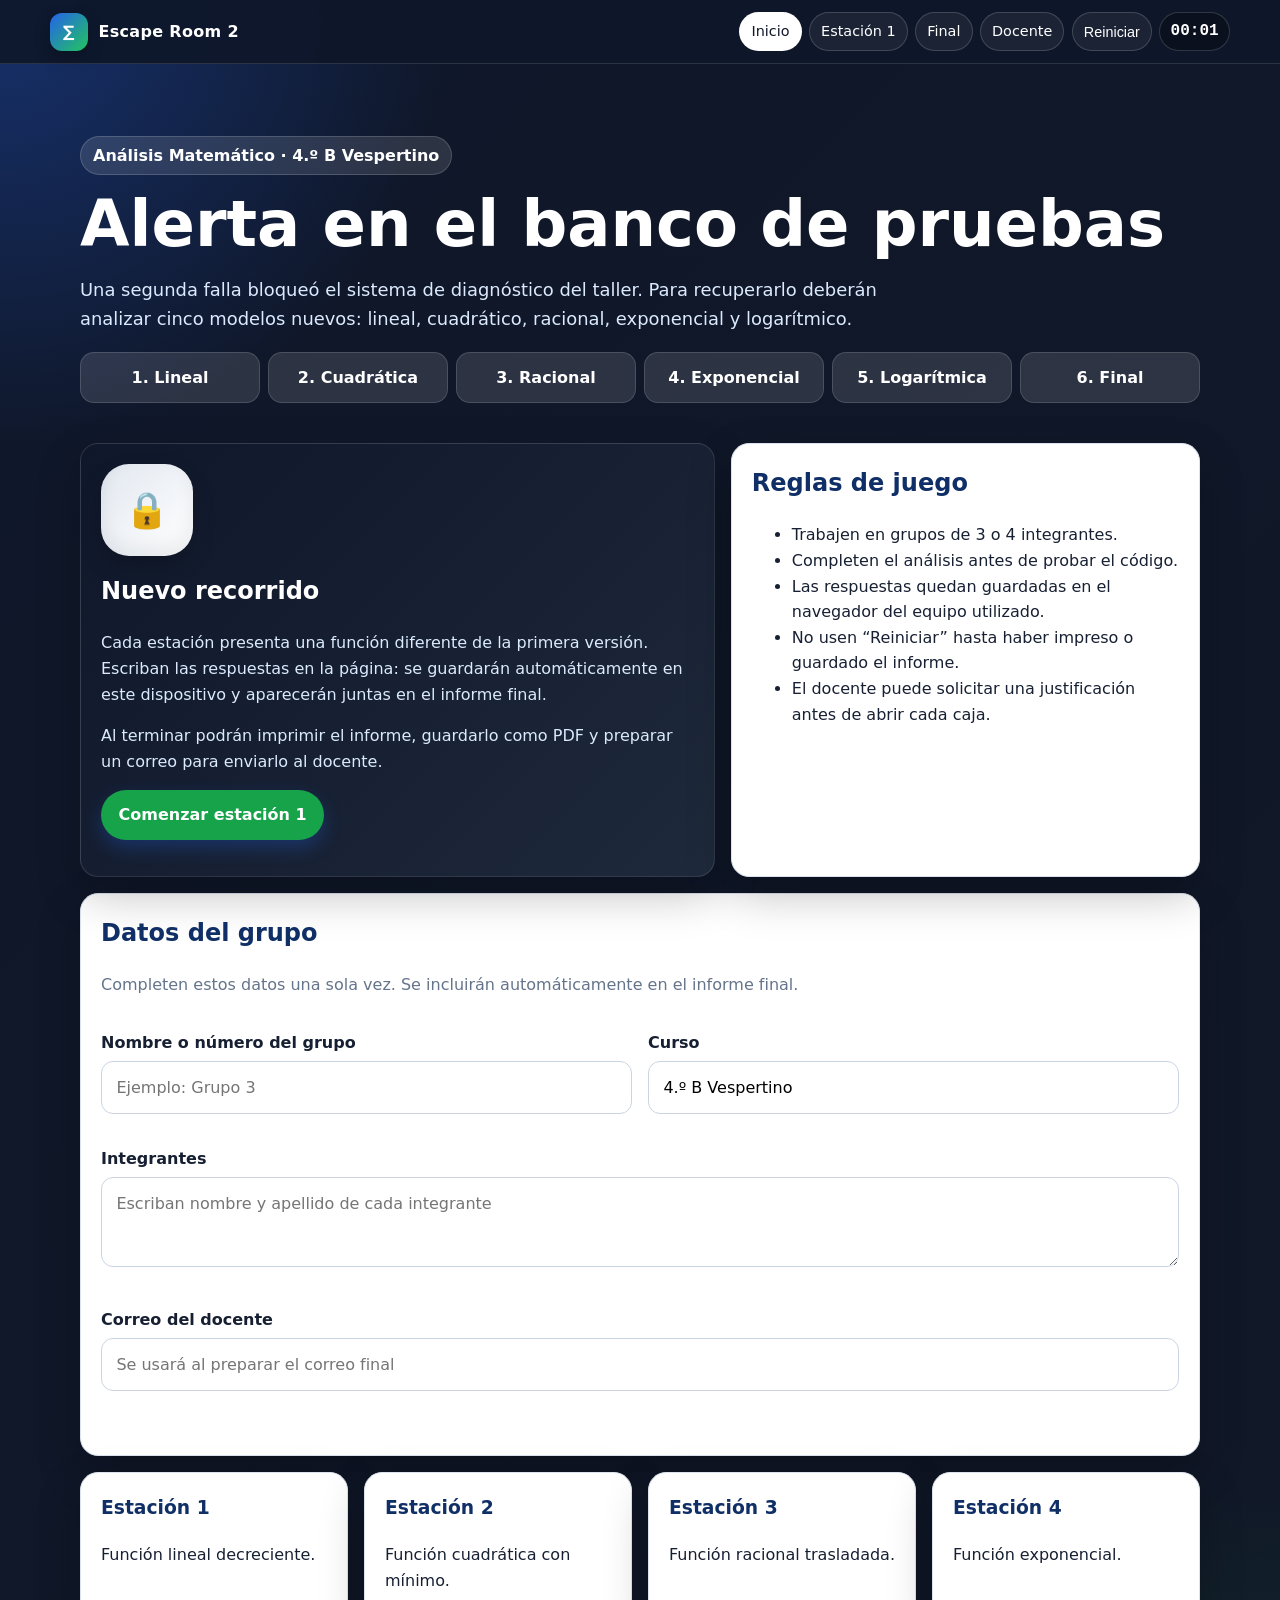
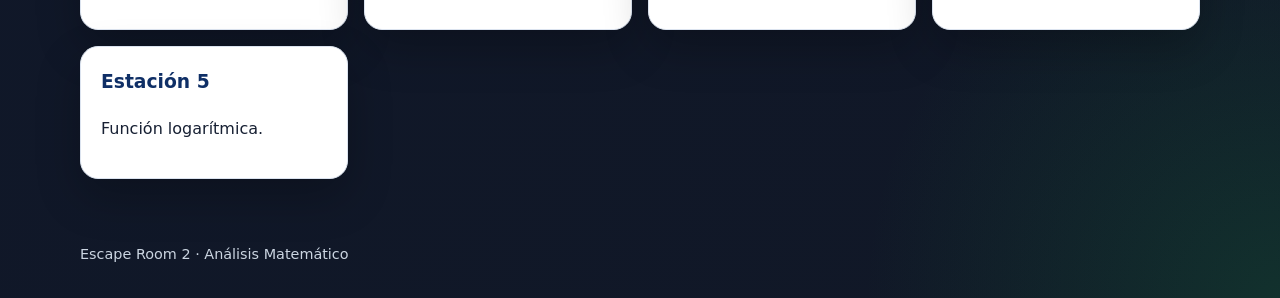
==== index.html @ ae4632a8 "Add files via upload" ====
<!DOCTYPE html>
<html lang="es-AR">
<head>
  <meta charset="UTF-8" />
  <meta name="viewport" content="width=device-width, initial-scale=1.0" />
  <meta name="description" content="Escape room de análisis de funciones para 4.º año." />
  <title>Escape Room 2 - Alerta en el banco de pruebas</title>
  <link rel="stylesheet" href="css/estilos.css" />
  <script defer src="js/escape.js"></script>
</head>
<body onload="initEscape('index')">
  <header class="barra-superior">
    <nav class="nav-contenedor">
      <a class="marca" href="index.html"><span class="logo-mini">∑</span><span>Escape Room 2</span></a>
      <div class="menu">
        <a class="activo" href="index.html">Inicio</a>
        <a href="estacion1.html">Estación 1</a>
        <a href="final.html">Final</a>
        <a href="docente.html">Docente</a>
        <button onclick="resetEscape()">Reiniciar</button>
        <span class="timer" data-timer>00:00</span>
      </div>
    </nav>
  </header>

  <main class="contenedor">
    <section class="hero">
      <div class="etiqueta">Análisis Matemático · 4.º B Vespertino</div>
      <h1>Alerta en el banco de pruebas</h1>
      <p>
        Una segunda falla bloqueó el sistema de diagnóstico del taller. Para recuperarlo deberán analizar cinco
        modelos nuevos: lineal, cuadrático, racional, exponencial y logarítmico.
      </p>
      <div class="progreso" data-progress></div>
    </section>

    <section class="grid-dos">
      <article class="tarjeta tarjeta-oscura">
        <div class="candado">🔒</div>
        <h2>Nuevo recorrido</h2>
        <p>
          Cada estación presenta una función diferente de la primera versión. Escriban las respuestas en la página:
          se guardarán automáticamente en este dispositivo y aparecerán juntas en el informe final.
        </p>
        <p>
          Al terminar podrán imprimir el informe, guardarlo como PDF y preparar un correo para enviarlo al docente.
        </p>
        <p><a class="boton verde" href="estacion1.html">Comenzar estación 1</a></p>
      </article>

      <article class="tarjeta">
        <h2>Reglas de juego</h2>
        <ul>
          <li>Trabajen en grupos de 3 o 4 integrantes.</li>
          <li>Completen el análisis antes de probar el código.</li>
          <li>Las respuestas quedan guardadas en el navegador del equipo utilizado.</li>
          <li>No usen “Reiniciar” hasta haber impreso o guardado el informe.</li>
          <li>El docente puede solicitar una justificación antes de abrir cada caja.</li>
        </ul>
      </article>
    </section>

    <section class="tarjeta" style="margin-top:1rem;">
      <h2>Datos del grupo</h2>
      <p class="texto-suave">Completen estos datos una sola vez. Se incluirán automáticamente en el informe final.</p>
      <div class="form-grid">
        <div class="campo">
          <label for="nombreGrupo">Nombre o número del grupo</label>
          <input id="nombreGrupo" type="text" data-save="nombreGrupo" placeholder="Ejemplo: Grupo 3" />
        </div>
        <div class="campo">
          <label for="curso">Curso</label>
          <input id="curso" type="text" data-save="curso" value="4.º B Vespertino" />
        </div>
        <div class="campo campo-ancho">
          <label for="integrantes">Integrantes</label>
          <textarea id="integrantes" data-save="integrantes" placeholder="Escriban nombre y apellido de cada integrante"></textarea>
        </div>
        <div class="campo campo-ancho">
          <label for="correoDocente">Correo del docente</label>
          <input id="correoDocente" type="email" data-save="correoDocente" placeholder="Se usará al preparar el correo final" />
        </div>
      </div>
      <p id="estadoGuardado" class="guardado" aria-live="polite"></p>
    </section>

    <section class="grid" style="margin-top:1rem;">
      <article class="tarjeta"><h3>Estación 1</h3><p>Función lineal decreciente.</p></article>
      <article class="tarjeta"><h3>Estación 2</h3><p>Función cuadrática con mínimo.</p></article>
      <article class="tarjeta"><h3>Estación 3</h3><p>Función racional trasladada.</p></article>
      <article class="tarjeta"><h3>Estación 4</h3><p>Función exponencial.</p></article>
      <article class="tarjeta"><h3>Estación 5</h3><p>Función logarítmica.</p></article>
    </section>
  </main>

  <footer class="footer">Escape Room 2 · Análisis Matemático</footer>
</body>
</html>
---- css/estilos.css ----
/* ==========================================================
   Escape Room - Analisis Matematico 4B Vespertino
   Archivo: css/estilos.css
   Editar aca colores, tamanos, tarjetas, botones y responsive.
   ========================================================== */

:root{
  --fondo:#0f172a;
  --fondo-2:#111827;
  --panel:#ffffff;
  --panel-suave:#f8fafc;
  --texto:#172033;
  --muted:#64748b;
  --azul:#1d4ed8;
  --azul-oscuro:#1e3a8a;
  --verde:#16a34a;
  --rojo:#dc2626;
  --amarillo:#f59e0b;
  --borde:#dbe3ef;
  --sombra:0 18px 45px rgba(0,0,0,.24);
  --radio:18px;
}

*{ box-sizing:border-box; }

html{ scroll-behavior:smooth; }

body{
  margin:0;
  min-height:100vh;
  font-family: system-ui, -apple-system, BlinkMacSystemFont, "Segoe UI", Arial, sans-serif;
  background:
    radial-gradient(circle at top left, rgba(37,99,235,.35), transparent 28rem),
    radial-gradient(circle at bottom right, rgba(22,163,74,.18), transparent 26rem),
    linear-gradient(135deg, var(--fondo), var(--fondo-2));
  color:var(--texto);
  line-height:1.6;
}

/* Barra superior */
.barra-superior{
  position:sticky;
  top:0;
  z-index:50;
  background:rgba(15,23,42,.92);
  backdrop-filter: blur(12px);
  border-bottom:1px solid rgba(255,255,255,.12);
}

.nav-contenedor{
  width:min(1180px,94%);
  margin:auto;
  display:flex;
  align-items:center;
  justify-content:space-between;
  gap:1rem;
  padding:.75rem 0;
}

.marca{
  display:flex;
  align-items:center;
  gap:.65rem;
  color:white;
  text-decoration:none;
  font-weight:800;
  letter-spacing:.02em;
}

.logo-mini{
  width:38px;
  height:38px;
  display:grid;
  place-items:center;
  border-radius:12px;
  background:linear-gradient(135deg, #2563eb, #22c55e);
  box-shadow:0 6px 16px rgba(0,0,0,.25);
}

.menu{
  display:flex;
  flex-wrap:wrap;
  justify-content:flex-end;
  gap:.45rem;
}

.menu a,
.menu button{
  border:1px solid rgba(255,255,255,.16);
  background:rgba(255,255,255,.06);
  color:white;
  text-decoration:none;
  padding:.45rem .7rem;
  border-radius:999px;
  font-size:.9rem;
  cursor:pointer;
}

.menu a:hover,
.menu button:hover,
.menu a.activo{
  background:white;
  color:#0f172a;
}

/* Contenedor principal */
.contenedor{
  width:min(1120px,94%);
  margin:2rem auto 4rem;
}

.hero{
  color:white;
  padding:2.5rem 0 1.5rem;
}

.hero h1{
  font-size:clamp(2rem, 5vw, 4.2rem);
  line-height:1.05;
  margin:0 0 1rem;
}

.hero p{
  max-width:850px;
  font-size:1.12rem;
  color:#dbeafe;
}

.etiqueta{
  display:inline-flex;
  align-items:center;
  gap:.45rem;
  background:rgba(255,255,255,.12);
  color:white;
  border:1px solid rgba(255,255,255,.16);
  padding:.35rem .75rem;
  border-radius:999px;
  font-weight:700;
  margin-bottom:1rem;
}

.grid{
  display:grid;
  grid-template-columns:repeat(auto-fit, minmax(250px, 1fr));
  gap:1rem;
}

.grid-dos{
  display:grid;
  grid-template-columns:1.15fr .85fr;
  gap:1rem;
}

.tarjeta,
.panel{
  background:var(--panel);
  border:1px solid var(--borde);
  border-radius:var(--radio);
  box-shadow:var(--sombra);
  padding:1.25rem;
}

.tarjeta h2,
.tarjeta h3,
.panel h2,
.panel h3{
  margin-top:0;
  color:#0f2f66;
}

.tarjeta-suave{
  background:var(--panel-suave);
  border:1px solid var(--borde);
  border-radius:16px;
  padding:1rem;
  margin:1rem 0;
}

.tarjeta-oscura{
  background:linear-gradient(135deg, #0f172a, #1e293b);
  color:white;
  border:1px solid rgba(255,255,255,.12);
}

.tarjeta-oscura h2,
.tarjeta-oscura h3{ color:white; }
.tarjeta-oscura p{ color:#dbeafe; }

.codigo{
  font-family:"Courier New", monospace;
  font-size:1.1rem;
  background:#e0f2fe;
  color:#0c4a6e;
  padding:.1rem .35rem;
  border-radius:6px;
  font-weight:800;
}

.formula{
  background:#f1f5f9;
  border:1px solid #dbe3ef;
  border-radius:14px;
  padding:1rem;
  margin:1rem 0;
  overflow:auto;
}

/* Progreso */
.progreso{
  display:flex;
  gap:.5rem;
  flex-wrap:wrap;
  margin:1rem 0;
}

.paso{
  flex:1 1 130px;
  border-radius:14px;
  padding:.75rem;
  background:rgba(255,255,255,.12);
  color:white;
  border:1px solid rgba(255,255,255,.14);
  text-align:center;
  font-weight:700;
}

.paso.completo{
  background:rgba(34,197,94,.28);
  border-color:rgba(34,197,94,.55);
}

.paso.actual{
  background:rgba(245,158,11,.26);
  border-color:rgba(245,158,11,.6);
}

/* Formularios y botones */
.campo{
  margin:1rem 0;
}

label{
  display:block;
  font-weight:700;
  margin-bottom:.35rem;
}

input[type="text"],
input[type="password"],
select,
textarea{
  width:100%;
  padding:.8rem .9rem;
  border-radius:12px;
  border:1px solid #cbd5e1;
  font:inherit;
  background:white;
}

textarea{
  min-height:90px;
  resize:vertical;
}

.boton,
button.boton{
  display:inline-flex;
  align-items:center;
  justify-content:center;
  gap:.45rem;
  border:0;
  border-radius:999px;
  padding:.75rem 1.1rem;
  background:var(--azul);
  color:white;
  font-weight:800;
  text-decoration:none;
  cursor:pointer;
  box-shadow:0 8px 18px rgba(37,99,235,.28);
}

.boton:hover{ background:var(--azul-oscuro); }

.boton.secundario{
  background:#e2e8f0;
  color:#0f172a;
  box-shadow:none;
}

.boton.verde{ background:var(--verde); }
.boton.rojo{ background:var(--rojo); }
.boton.amarillo{ background:var(--amarillo); color:#111827; }

.botones{
  display:flex;
  flex-wrap:wrap;
  gap:.7rem;
  margin-top:1rem;
}

.mensaje{
  display:none;
  margin-top:1rem;
  border-radius:14px;
  padding:1rem;
  font-weight:700;
}

.mensaje.ok{
  display:block;
  background:#dcfce7;
  color:#14532d;
  border:1px solid #86efac;
}

.mensaje.error{
  display:block;
  background:#fee2e2;
  color:#7f1d1d;
  border:1px solid #fecaca;
}

.mensaje.info{
  display:block;
  background:#e0f2fe;
  color:#075985;
  border:1px solid #bae6fd;
}

.pista{
  display:none;
  margin-top:.7rem;
  border-left:5px solid var(--amarillo);
  background:#fffbeb;
  padding:.85rem 1rem;
  border-radius:12px;
}

.pista.visible{ display:block; }

/* Tablas */
table{
  width:100%;
  border-collapse:collapse;
  margin:1rem 0;
  background:white;
}

th,td{
  border:1px solid #cbd5e1;
  padding:.65rem;
  vertical-align:top;
}

th{
  background:#e2e8f0;
  color:#0f172a;
}

/* Estaciones */
.estacion-cabecera{
  color:white;
  margin:1.5rem 0;
}

.estacion-cabecera h1{
  font-size:clamp(1.8rem, 4vw, 3rem);
  margin:.3rem 0;
}

.lista-analisis li{
  margin:.35rem 0;
}

.opciones{
  display:grid;
  grid-template-columns:repeat(auto-fit, minmax(220px, 1fr));
  gap:.7rem;
  margin:1rem 0;
}

.opcion{
  border:1px solid #cbd5e1;
  border-radius:14px;
  padding:.8rem;
  background:#f8fafc;
}

.opcion input{ margin-right:.35rem; }

.candado{
  display:grid;
  place-items:center;
  width:92px;
  height:92px;
  border-radius:28px;
  background:linear-gradient(135deg, #e2e8f0, #ffffff);
  box-shadow:inset 0 -8px 18px rgba(15,23,42,.08), 0 10px 22px rgba(0,0,0,.18);
  font-size:2.2rem;
  margin-bottom:1rem;
}

.timer{
  color:white;
  font-family:"Courier New", monospace;
  font-weight:900;
  background:rgba(0,0,0,.25);
  padding:.35rem .65rem;
  border-radius:999px;
  border:1px solid rgba(255,255,255,.16);
}

.palabra{
  font-size:clamp(1.8rem, 5vw, 3.8rem);
  font-weight:950;
  letter-spacing:.08em;
  color:#14532d;
  text-align:center;
  padding:1rem;
  background:#dcfce7;
  border:2px dashed #16a34a;
  border-radius:18px;
}

.footer{
  width:min(1120px,94%);
  margin:2rem auto;
  color:#cbd5e1;
  font-size:.9rem;
}

.oculto{ display:none !important; }

/* Impresion de la pagina */
@media print{
  body{ background:white; color:black; }
  .barra-superior,.botones,.timer,.footer{ display:none !important; }
  .contenedor{ width:100%; margin:0; }
  .tarjeta,.panel{ box-shadow:none; border:1px solid #999; break-inside:avoid; }
}

@media (max-width:820px){
  .nav-contenedor{ align-items:flex-start; flex-direction:column; }
  .menu{ justify-content:flex-start; }
  .grid-dos{ grid-template-columns:1fr; }
  .contenedor{ margin-top:1rem; }
}

/* ==========================================================
   Escape Room 2 - formularios persistentes e informe final
   ========================================================== */

input[type="email"]{
  width:100%;
  padding:.8rem .9rem;
  border-radius:12px;
  border:1px solid #cbd5e1;
  font:inherit;
  background:white;
}

.form-grid{
  display:grid;
  grid-template-columns:repeat(2,minmax(0,1fr));
  gap:0 1rem;
}

.campo-ancho{ grid-column:1 / -1; }

.texto-suave{ color:var(--muted); }
.texto-error{ color:var(--rojo); font-weight:700; }

.guardado{
  min-height:1.4rem;
  margin:.35rem 0 0;
  color:#166534;
  font-size:.92rem;
  font-weight:700;
}

.etiqueta-azul{
  color:#1e3a8a;
  background:#dbeafe;
  border-color:#93c5fd;
}

.informe{
  background:#fff;
}

.informe-portada{
  display:grid;
  grid-template-columns:1fr auto;
  gap:1rem;
  align-items:start;
  border-bottom:3px solid #1d4ed8;
  padding-bottom:1rem;
  margin-bottom:1rem;
}

.informe-portada h1{
  margin:.2rem 0;
  color:#0f2f66;
  font-size:clamp(1.7rem,4vw,2.6rem);
}

.informe-meta{
  min-width:210px;
  background:#f1f5f9;
  border:1px solid #cbd5e1;
  border-radius:12px;
  padding:.8rem;
}

.informe-seccion{
  margin:1.1rem 0;
  padding-top:.5rem;
  break-inside:auto;
}

.informe-seccion h2{
  margin-bottom:.25rem;
  color:#0f2f66;
}

.informe-funcion{
  margin-top:0;
  font-family:"Courier New",monospace;
  font-weight:800;
  color:#334155;
}

.resumen-estacion{
  display:flex;
  flex-wrap:wrap;
  gap:.45rem;
  margin:.5rem 0;
}

.insignia{
  display:inline-block;
  padding:.25rem .55rem;
  border-radius:999px;
  background:#e2e8f0;
  color:#334155;
  font-size:.82rem;
  font-weight:800;
}

.insignia.ok{ background:#dcfce7; color:#166534; }
.insignia.pendiente{ background:#fee2e2; color:#991b1b; }

.tabla-respuestas td:first-child{
  width:34%;
  font-weight:800;
  background:#f8fafc;
}

.respuesta-valor{
  white-space:pre-wrap;
  overflow-wrap:anywhere;
}

.aviso-entrega{
  background:#fffbeb;
  border:1px solid #fde68a;
  border-left:5px solid #f59e0b;
  border-radius:12px;
  padding:1rem;
  margin:1rem 0;
}

@media (max-width:700px){
  .form-grid{ grid-template-columns:1fr; }
  .campo-ancho{ grid-column:auto; }
  .informe-portada{ grid-template-columns:1fr; }
  .informe-meta{ min-width:0; }
}

@page{
  size:A4;
  margin:12mm;
}

@media print{
  .no-imprimir,
  .informe > .no-imprimir{ display:none !important; }

  body.imprimir-informe main > *:not(#informeCompleto){ display:none !important; }
  body.imprimir-informe #informeCompleto{ display:block !important; margin:0; padding:0; border:0; break-inside:auto; }
  body.imprimir-informe .contenedor{ width:100%; margin:0; }
  body.imprimir-informe .informe-portada{ break-inside:avoid; }
  body.imprimir-informe .informe-seccion{ break-before:auto; }
  body.imprimir-informe table{ font-size:10.5pt; }
  body.imprimir-informe th,
  body.imprimir-informe td{ padding:.45rem; }
}
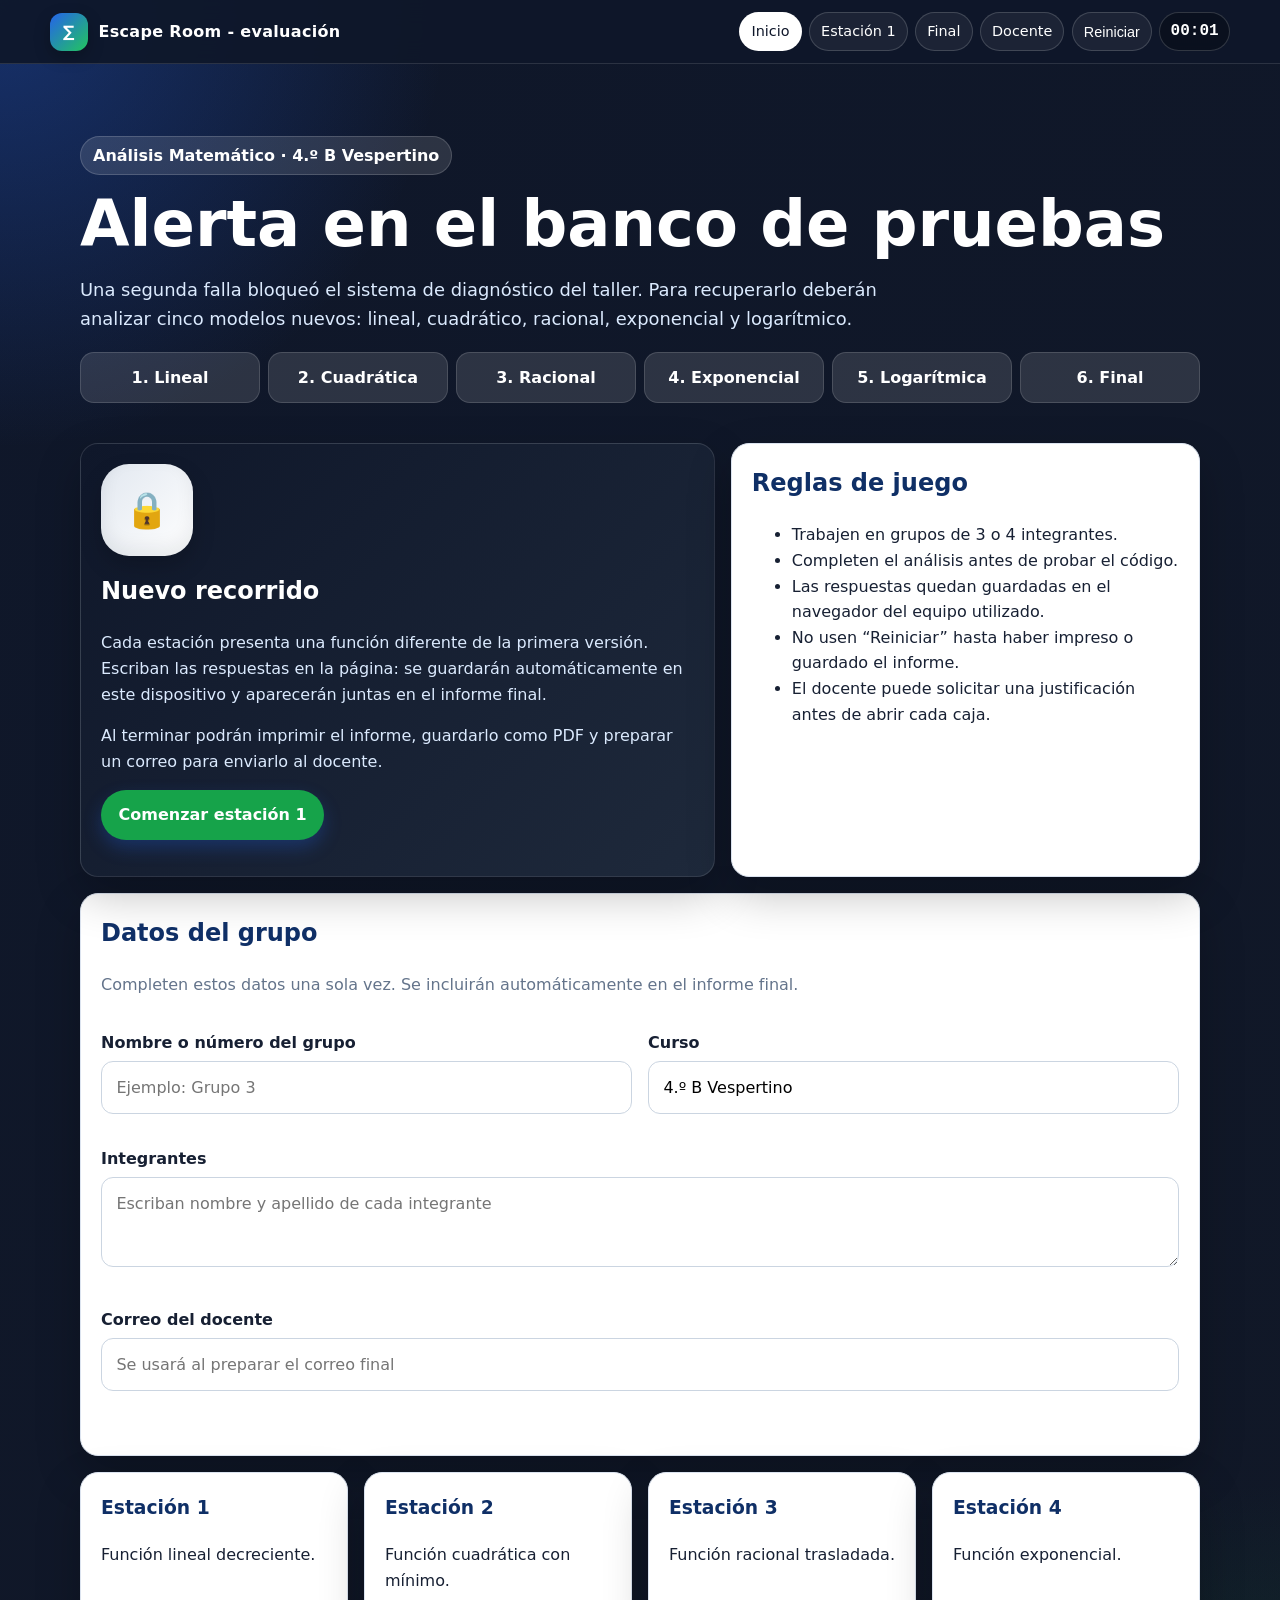
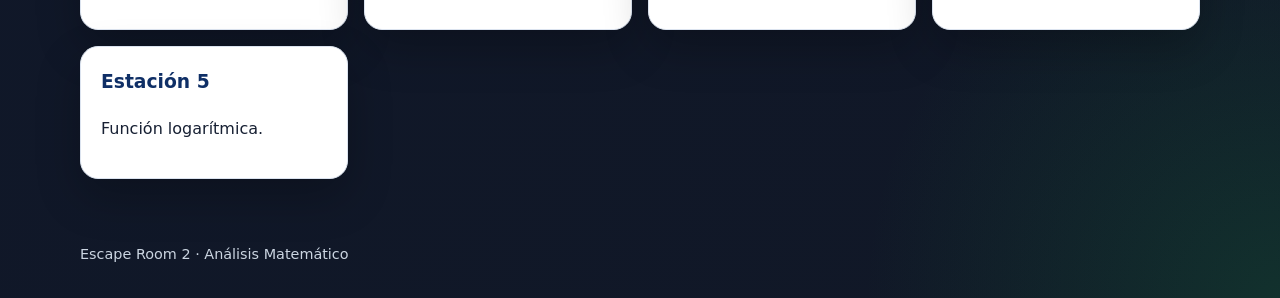
==== commit 2b705e6a: "Update index.html" ====
--- a/index.html
+++ b/index.html
@@ -4,14 +4,14 @@
   <meta charset="UTF-8" />
   <meta name="viewport" content="width=device-width, initial-scale=1.0" />
   <meta name="description" content="Escape room de análisis de funciones para 4.º año." />
-  <title>Escape Room 2 - Alerta en el banco de pruebas</title>
+  <title>Escape Room  - Alerta en el banco de pruebas</title>
   <link rel="stylesheet" href="css/estilos.css" />
   <script defer src="js/escape.js"></script>
 </head>
 <body onload="initEscape('index')">
   <header class="barra-superior">
     <nav class="nav-contenedor">
-      <a class="marca" href="index.html"><span class="logo-mini">∑</span><span>Escape Room 2</span></a>
+      <a class="marca" href="index.html"><span class="logo-mini">∑</span><span>Escape Room - evaluación</span></a>
       <div class="menu">
         <a class="activo" href="index.html">Inicio</a>
         <a href="estacion1.html">Estación 1</a>
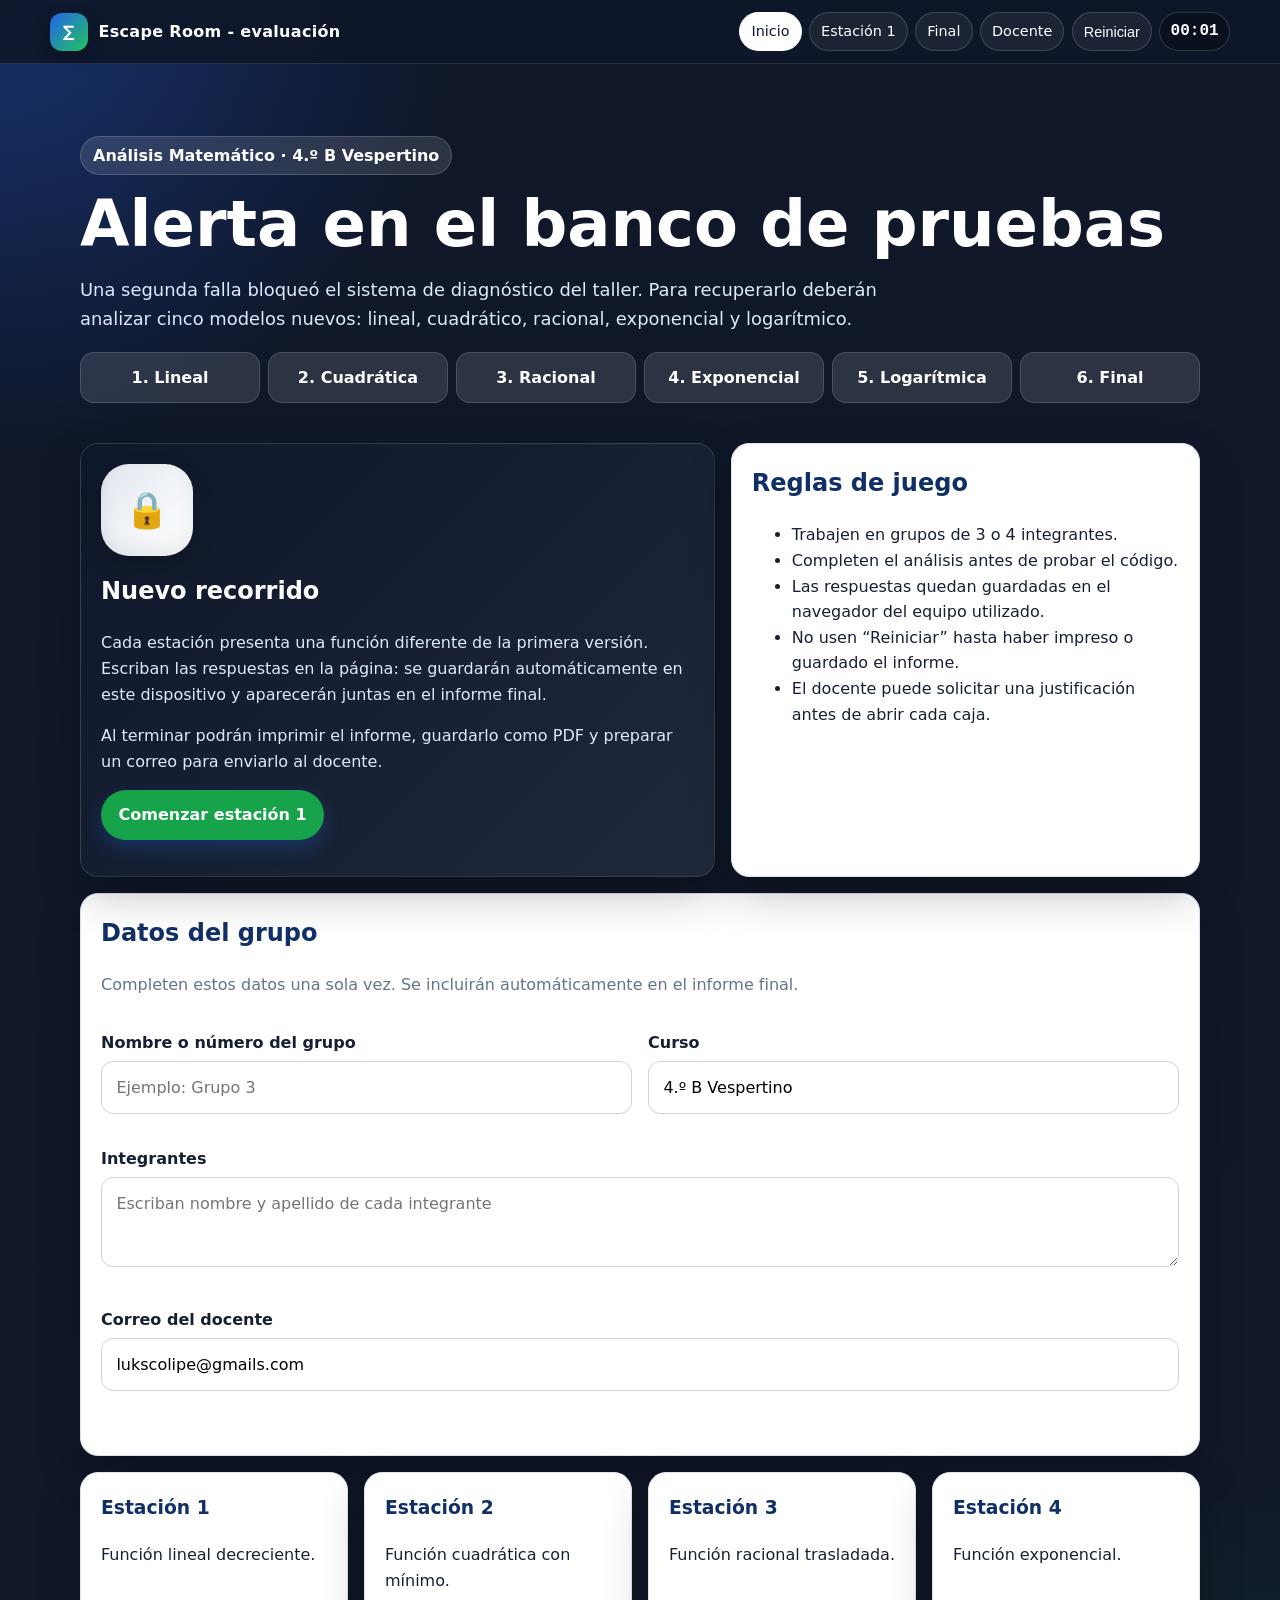
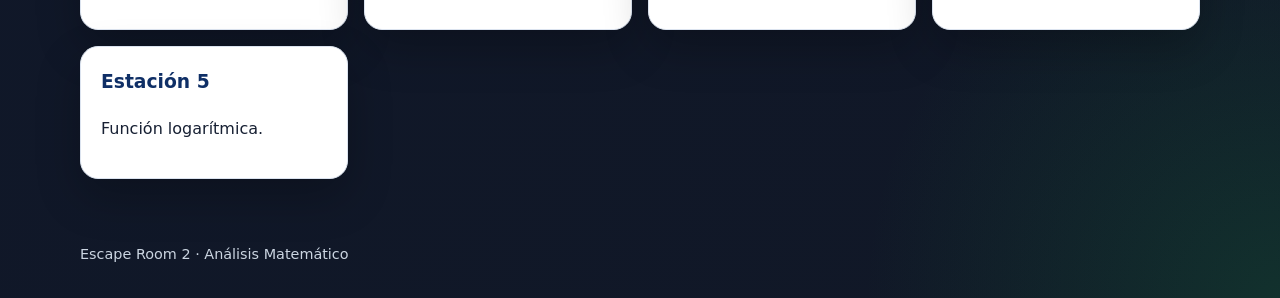
==== commit c90c9c07: "Add default email value to correoDocente input Set default email value for docente input field." ====
--- a/index.html
+++ b/index.html
@@ -78,7 +78,7 @@
         </div>
         <div class="campo campo-ancho">
           <label for="correoDocente">Correo del docente</label>
-          <input id="correoDocente" type="email" data-save="correoDocente" placeholder="Se usará al preparar el correo final" />
+          <input id="correoDocente" type="email" data-save="correoDocente" value="lukscolipe@gmails.com"/> <!-- placeholder="Se usará al preparar el correo final"-->
         </div>
       </div>
       <p id="estadoGuardado" class="guardado" aria-live="polite"></p>
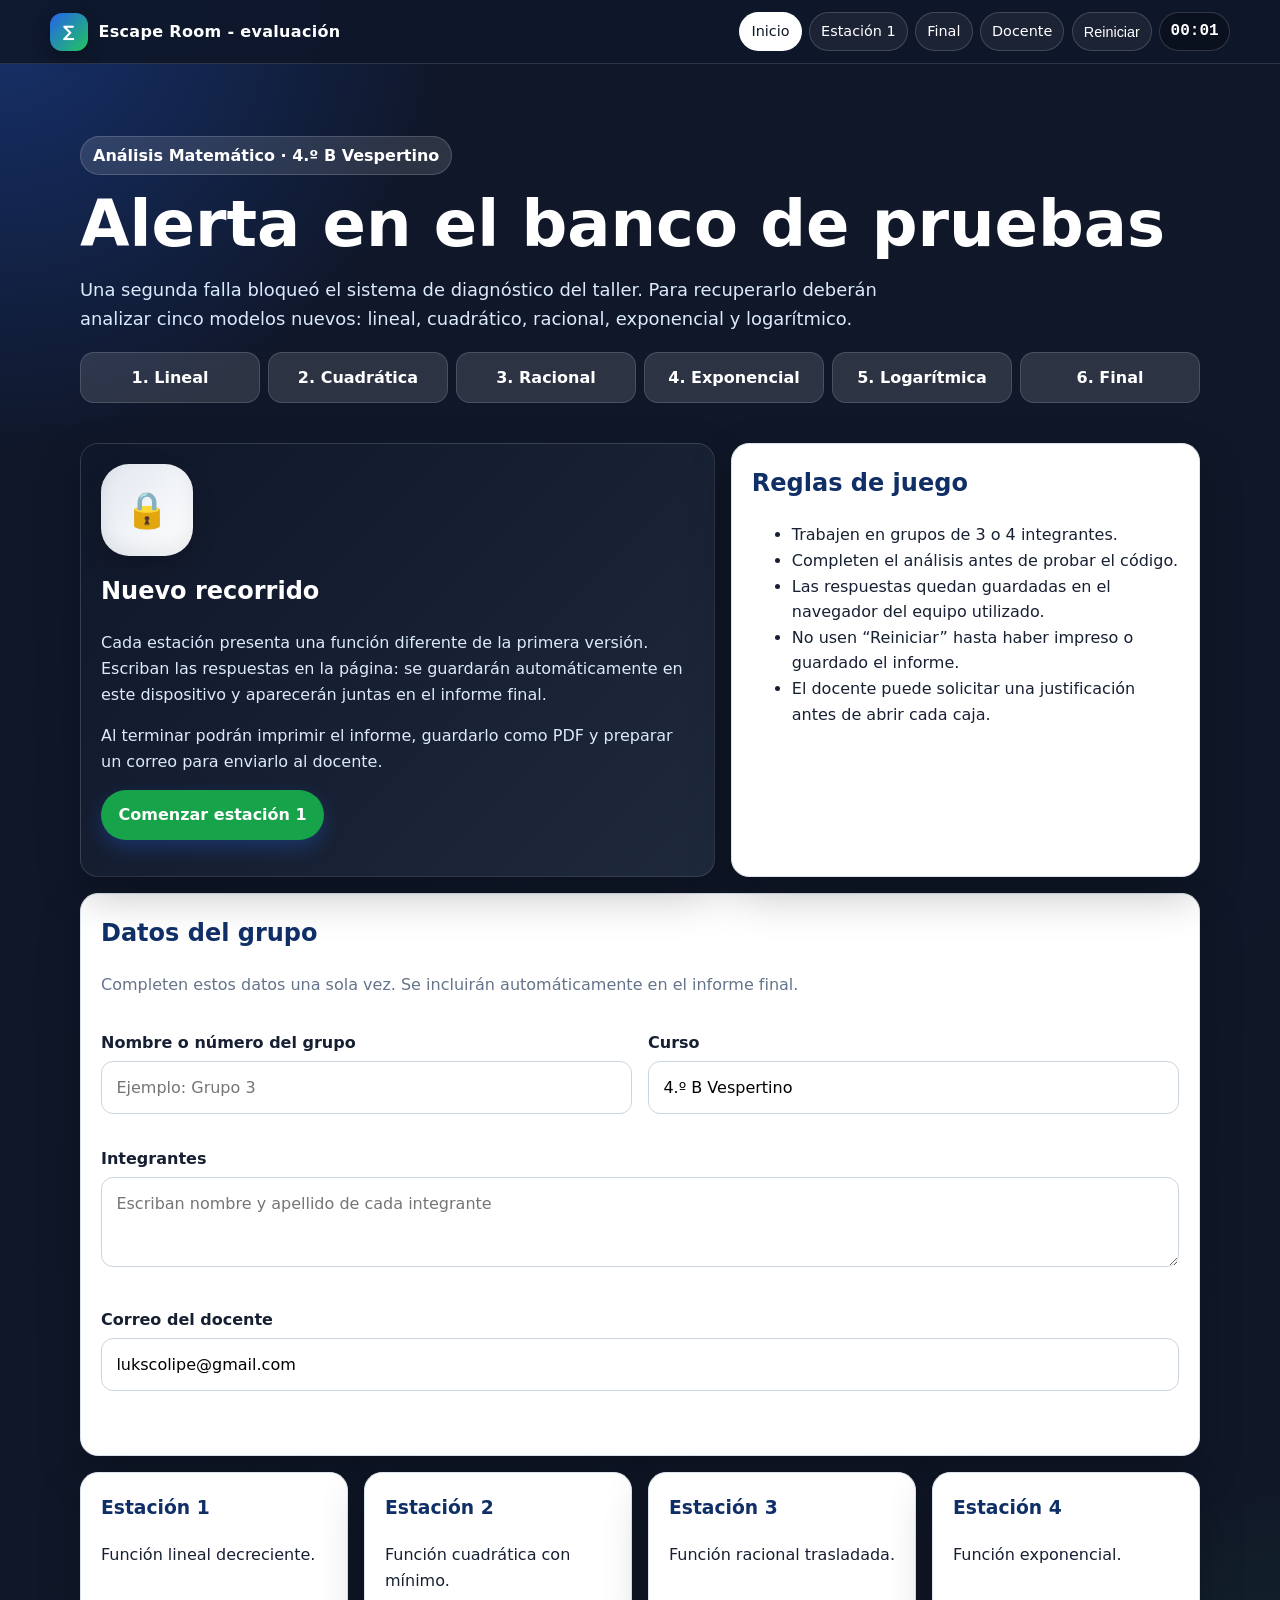
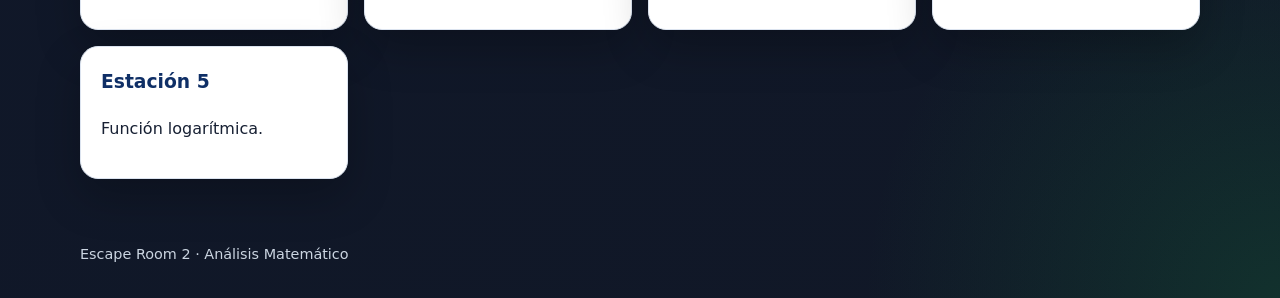
==== commit 16a34d56: "Fix email address typo in index.html" ====
--- a/index.html
+++ b/index.html
@@ -78,7 +78,7 @@
         </div>
         <div class="campo campo-ancho">
           <label for="correoDocente">Correo del docente</label>
-          <input id="correoDocente" type="email" data-save="correoDocente" value="lukscolipe@gmails.com"/> <!-- placeholder="Se usará al preparar el correo final"-->
+          <input id="correoDocente" type="email" data-save="correoDocente" value="lukscolipe@gmail.com"/> <!-- placeholder="Se usará al preparar el correo final"-->
         </div>
       </div>
       <p id="estadoGuardado" class="guardado" aria-live="polite"></p>
